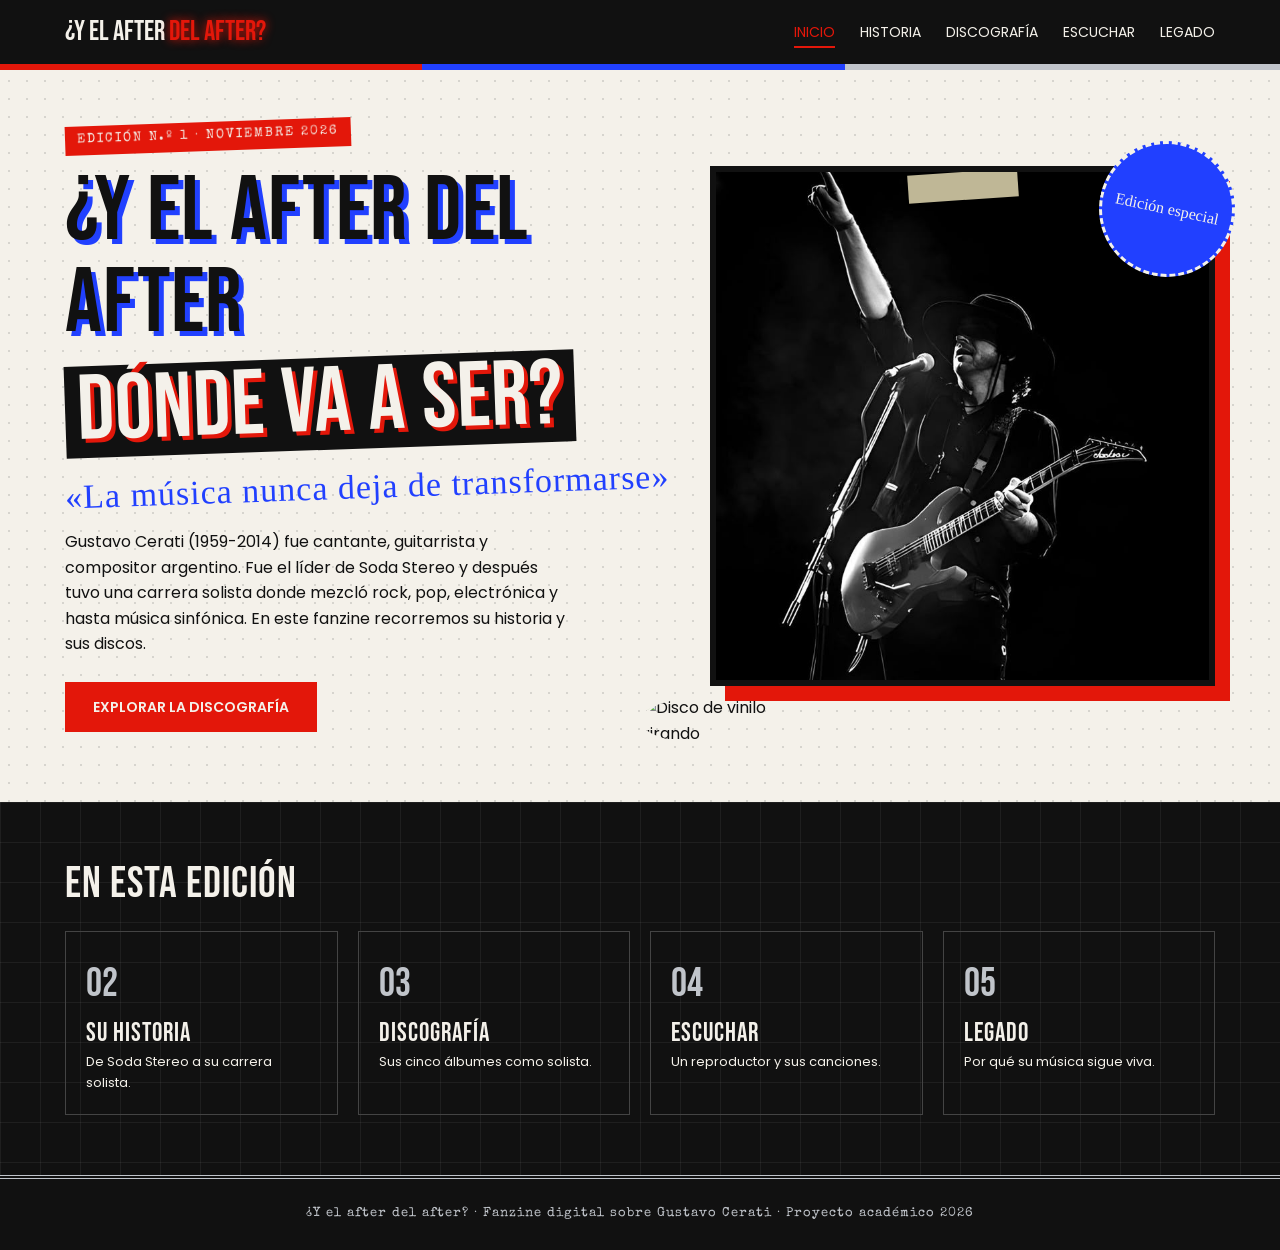
==== index.html @ f25c3ade "agregue practicamente todo porque olvide hacer commits antes, pero puse ya las iamgenes, el gif, son" ====
<!DOCTYPE html>
<html lang="es">
<head>
  <meta charset="UTF-8">
  <meta name="viewport" content="width=device-width, initial-scale=1.0">
  <title>¿Y el after del after? - Inicio</title>

  <!-- Fuentes de Google Fonts -->
  <link href="https://fonts.googleapis.com/css2?family=Bebas+Neue&family=Poppins:ital,wght@0,400;0,600;1,400&display=swap" rel="stylesheet">
  <!-- Librería AOS (estilos) -->
  <link rel="stylesheet" href="https://unpkg.com/aos@2.3.1/dist/aos.css">
  <!-- Mis estilos -->
  <link rel="stylesheet" href="css/style.css">
</head>
<body>

  <!-- MENÚ -->
  <header class="menu">
    <div class="contenedor">
      <a href="index.html" class="logo">¿Y EL AFTER <span>DEL AFTER?</span></a>
      <button class="boton-menu" id="boton-menu">☰</button>
      <nav>
        <ul id="lista-menu">
          <li><a href="index.html" class="activo">Inicio</a></li>
          <li><a href="historia.html">Historia</a></li>
          <li><a href="discografia.html">Discografía</a></li>
          <li><a href="escuchar.html">Escuchar</a></li>
          <li><a href="legado.html">Legado</a></li>
        </ul>
      </nav>
    </div>
  </header>

  <!-- PORTADA -->
  <section class="portada">
    <div class="contenedor">
      <div data-aos="fade-right">
        <span class="edicion">EDICIÓN N.º 1 · NOVIEMBRE 2026</span>
        <h1 class="nombre-revista">¿Y EL AFTER DEL AFTER <span>DÓNDE VA A SER?</span></h1>
        <h2 class="titular">«La música nunca deja de transformarse»</h2>
        <p>
          Gustavo Cerati (1959-2014) fue cantante, guitarrista y compositor argentino.
          Fue el líder de Soda Stereo y después tuvo una carrera solista donde mezcló
          rock, pop, electrónica y hasta música sinfónica. En este fanzine recorremos
          su historia y sus discos.
        </p>
        <a href="discografia.html" class="boton">Explorar la discografía</a>
      </div>

      <div class="portada-imagen" data-aos="fade-left" data-aos-delay="200">
        <div class="foto">
          <img src="assets/images/portada.jpg" alt="Gustavo Cerati en concierto">
        </div>
        <!-- GIF animado -->
        <img src="https://media3.giphy.com/media/v1.Y2lkPTc5MGI3NjExbDYzNTNybjlpaHY2NXFtNGRvdDJxNm0wdGtiaWphZm5ka3FjMWU1OSZlcD12MV9pbnRlcm5hbF9naWZfYnlfaWQmY3Q9Zw/u3T7c4G8SbkpcRrqJp/giphy.gif" alt="Disco de vinilo girando" class="vinilo">
      </div>
    </div>
  </section>

  <!-- SUMARIO -->
  <section class="sumario">
    <div class="contenedor">
      <h2 data-aos="fade-up">En esta edición</h2>
      <div class="sumario-lista">
        <a href="historia.html" data-aos="fade-up">
          <span>02</span>
          <h3>Su historia</h3>
          <p>De Soda Stereo a su carrera solista.</p>
        </a>
        <a href="discografia.html" data-aos="fade-up" data-aos-delay="100">
          <span>03</span>
          <h3>Discografía</h3>
          <p>Sus cinco álbumes como solista.</p>
        </a>
        <a href="escuchar.html" data-aos="fade-up" data-aos-delay="200">
          <span>04</span>
          <h3>Escuchar</h3>
          <p>Un reproductor y sus canciones.</p>
        </a>
        <a href="legado.html" data-aos="fade-up" data-aos-delay="300">
          <span>05</span>
          <h3>Legado</h3>
          <p>Por qué su música sigue viva.</p>
        </a>
      </div>
    </div>
  </section>

  <footer>
    <p>¿Y el after del after? · Fanzine digital sobre Gustavo Cerati · Proyecto académico 2026</p>
  </footer>

  <!-- Librería AOS (JavaScript) -->
  <script src="https://unpkg.com/aos@2.3.1/dist/aos.js"></script>
  <!-- Mi JavaScript -->
  <script src="js/main.js"></script>
</body>
</html>
---- css/style.css ----
@import url("https://fonts.googleapis.com/css2?family=Permanent+Marker&family=Special+Elite&display=swap");
:root {
  --negro: #111111;
  --blanco: #f4f1ea;
  --rojo: #e3170a;
  --azul: #2140ff;
  --plata: #c0c4ca;
  --gris: #2a2a2a;
}

* {
  margin: 0;
  padding: 0;
  box-sizing: border-box;
}

body {
  font-family: "Poppins", sans-serif;
  background-color: var(--blanco);
  /* fondo de puntitos, como papel de revista vieja */
  background-image: radial-gradient(rgba(0, 0, 0, 0.12) 1px, transparent 1px);
  background-size: 18px 18px;
  color: var(--negro);
  line-height: 1.6;
}

/* Cuadrícula estilo años 80 para las secciones oscuras */
.sumario,
.linea-tiempo,
.cierre {
  background-image:
    linear-gradient(rgba(255, 255, 255, 0.06) 1px, transparent 1px),
    linear-gradient(90deg, rgba(255, 255, 255, 0.06) 1px, transparent 1px);
  background-size: 40px 40px;
}

img {
  max-width: 100%;
  display: block;
}

a {
  color: inherit;
}

h1, h2, h3 {
  font-family: "Bebas Neue", sans-serif;
  font-weight: normal;
  letter-spacing: 1px;
  line-height: 1;
}

.contenedor {
  width: 90%;
  max-width: 1150px;
  margin: 0 auto;
}

/* ---------- MENÚ ---------- */
.menu {
  background-color: var(--negro);
  color: var(--blanco);
  position: sticky;
  top: 0;
  z-index: 50;
}

/* Franja de colores debajo del menú (estilo retro) */
.menu::after {
  content: "";
  display: block;
  height: 6px;
  background: linear-gradient(90deg, var(--rojo) 0 33%, var(--azul) 33% 66%, var(--plata) 66% 100%);
}

.menu .contenedor {
  display: flex;
  justify-content: space-between;
  align-items: center;
  height: 64px;
}

.logo {
  font-family: "Bebas Neue", sans-serif;
  font-size: 28px;
  text-decoration: none;
}

.logo span {
  color: var(--rojo);
  text-shadow: 0 0 10px var(--rojo); /* efecto neón */
}

.menu ul {
  list-style: none;
  display: flex;
  gap: 25px;
}

.menu ul a {
  text-decoration: none;
  font-size: 14px;
  text-transform: uppercase;
  padding-bottom: 4px;
  border-bottom: 2px solid transparent;
  transition: border-color 0.3s, color 0.3s;
}

.menu ul a:hover,
.menu ul a.activo {
  color: var(--rojo);
  border-bottom-color: var(--rojo);
}

.boton-menu {
  display: none;
  background: none;
  border: none;
  color: var(--blanco);
  font-size: 28px;
  cursor: pointer;
}

/* ---------- BOTONES ---------- */
.boton {
  display: inline-block;
  background-color: var(--rojo);
  color: var(--blanco);
  padding: 12px 26px;
  text-decoration: none;
  text-transform: uppercase;
  font-size: 14px;
  font-weight: 600;
  border: 2px solid var(--rojo);
  cursor: pointer;
  font-family: "Poppins", sans-serif;
  transition: background-color 0.3s, color 0.3s;
}

.boton:hover {
  background-color: transparent;
  color: var(--rojo);
}

.boton-azul {
  background-color: var(--azul);
  border-color: var(--azul);
}

.boton-azul:hover {
  color: var(--azul);
}

/* ---------- FOTOS (si falta la imagen se ve un cuadro gris) ---------- */
.foto {
  background-color: var(--plata);
  position: relative;
  overflow: hidden;
}

.foto::before {
  content: "Imagen pendiente";
  position: absolute;
  top: 50%;
  left: 50%;
  transform: translate(-50%, -50%);
  font-size: 13px;
  color: var(--gris);
}

.foto img {
  position: relative;
  width: 100%;
  height: 100%;
  object-fit: cover;
}

.foto img.sin-imagen {
  visibility: hidden;
}

.pie-foto {
  font-size: 12px;
  color: #666;
  margin-top: 6px;
  font-style: italic;
}

/* ---------- PÁGINA 1: PORTADA ---------- */
.portada {
  padding: 50px 0 70px;
}

.portada .contenedor {
  display: grid;
  grid-template-columns: 1.2fr 1fr;
  gap: 40px;
  align-items: center;
}

.edicion {
  display: inline-block;
  background-color: var(--negro);
  color: var(--blanco);
  font-size: 12px;
  padding: 4px 12px;
  margin-bottom: 15px;
  letter-spacing: 2px;
}

.nombre-revista {
  font-size: 92px;
  text-shadow: 5px 5px 0 var(--azul); /* sombra de color tipo afiche 80s */
}

.nombre-revista span {
  color: var(--rojo);
}

.titular {
  font-size: 46px;
  color: var(--azul);
  margin: 15px 0 20px;
}

.portada p {
  margin-bottom: 25px;
  max-width: 500px;
}

.portada-imagen {
  position: relative;
}

.portada-imagen .foto {
  height: 520px;
  border: 6px solid var(--negro);
  box-shadow: 15px 15px 0 var(--rojo);
}

.portada-imagen .foto img {
  filter: grayscale(100%);
  transition: filter 0.5s;
}

.portada-imagen .foto:hover img {
  filter: grayscale(0%);
}

.vinilo {
  position: absolute;
  width: 120px;
  bottom: -40px;
  left: -45px;
  border-radius: 50%;
}

/* Sumario de la portada */
.sumario {
  background-color: var(--negro);
  color: var(--blanco);
  padding: 60px 0;
}

.sumario h2 {
  font-size: 44px;
  margin-bottom: 25px;
}

.sumario-lista {
  display: grid;
  grid-template-columns: repeat(4, 1fr);
  gap: 20px;
}

.sumario-lista a {
  display: block;
  border: 1px solid #444;
  padding: 20px;
  text-decoration: none;
  transition: background-color 0.3s, transform 0.3s;
}

.sumario-lista a:hover {
  background-color: var(--rojo);
  transform: translateY(-6px);
}

.sumario-lista span {
  font-family: "Bebas Neue", sans-serif;
  font-size: 40px;
  color: var(--plata);
}

.sumario-lista h3 {
  font-size: 26px;
  margin: 5px 0;
}

.sumario-lista p {
  font-size: 13px;
}

/* ---------- TÍTULO DE CADA PÁGINA ---------- */
.titulo-pagina {
  padding: 60px 0 40px;
  color: var(--blanco);
  /* líneas horizontales como en los afiches retro */
  background-image: repeating-linear-gradient(0deg, rgba(255, 255, 255, 0.12) 0 2px, transparent 2px 12px);
}

.titulo-pagina .numero {
  font-family: "Bebas Neue", sans-serif;
  font-size: 22px;
  opacity: 0.8;
}

.titulo-pagina h1 {
  font-size: 90px;
}

.titulo-pagina p {
  max-width: 600px;
  margin-top: 10px;
}

.fondo-azul { background-color: var(--azul); }
.fondo-negro { background-color: var(--negro); }
.fondo-rojo { background-color: var(--rojo); }
.fondo-plata {
  background-color: #b9bdc3;
  background-image: repeating-linear-gradient(0deg, rgba(0, 0, 0, 0.08) 0 2px, transparent 2px 12px);
  color: var(--negro);
}

/* ---------- PÁGINA 2: HISTORIA ---------- */
.historia {
  padding: 60px 0;
}

.etapa {
  display: grid;
  grid-template-columns: 80px 1fr;
  gap: 20px;
  margin-bottom: 45px;
}

.etapa .num {
  font-family: "Bebas Neue", sans-serif;
  font-size: 70px;
  color: var(--rojo);
  line-height: 1;
}

.etapa h2 {
  font-size: 40px;
  margin-bottom: 10px;
}

.historia-con-foto {
  display: grid;
  grid-template-columns: 1.4fr 1fr;
  gap: 40px;
  align-items: start;
}

.historia-con-foto .foto {
  height: 420px;
}

.cita {
  border-left: 6px solid var(--azul);
  padding: 10px 20px;
  font-size: 24px;
  font-style: italic;
  margin: 10px 0 50px;
}

.cita small {
  display: block;
  font-size: 13px;
  font-style: normal;
  color: #666;
  margin-top: 5px;
}

/* Línea de tiempo */
.linea-tiempo {
  background-color: var(--negro);
  color: var(--blanco);
  padding: 60px 0;
}

.linea-tiempo h2 {
  font-size: 50px;
}

.linea-tiempo > .contenedor > p {
  margin-bottom: 25px;
  color: var(--plata);
}

.anios {
  display: flex;
  flex-wrap: wrap;
  gap: 10px;
  border-bottom: 2px solid #444;
  padding-bottom: 20px;
}

.anios button {
  background: none;
  border: 1px solid var(--plata);
  color: var(--blanco);
  padding: 8px 16px;
  border-radius: 20px;
  cursor: pointer;
  font-family: "Poppins", sans-serif;
  transition: background-color 0.3s;
}

.anios button:hover {
  background-color: #333;
}

.anios button.activo {
  background-color: var(--rojo);
  border-color: var(--rojo);
}

.info-anio {
  margin-top: 25px;
  min-height: 150px;
}

.info-anio .anio-grande {
  font-family: "Bebas Neue", sans-serif;
  font-size: 80px;
  color: var(--rojo);
  line-height: 1;
}

.info-anio h3 {
  font-size: 32px;
  margin: 5px 0 10px;
}

/* ---------- PÁGINA 3: DISCOGRAFÍA ---------- */
.discos {
  padding: 60px 0;
  display: grid;
  grid-template-columns: repeat(3, 1fr);
  gap: 30px;
}

.disco {
  background-color: white;
  border: 2px solid var(--negro);
  display: flex;
  flex-direction: column;
  transition: transform 0.3s, box-shadow 0.3s;
}

.disco:hover {
  transform: translateY(-8px);
  box-shadow: 8px 8px 0 var(--azul);
}

.disco .foto {
  aspect-ratio: 1 / 1;
  border-bottom: 2px solid var(--negro);
}

.disco .foto img {
  transition: transform 0.5s, opacity 0.5s;
}

.disco:hover .foto img {
  transform: scale(1.1) rotate(-2deg);
  opacity: 0.85;
}

.disco-texto {
  padding: 20px;
  display: flex;
  flex-direction: column;
  gap: 10px;
  flex: 1;
}

.disco h2 {
  font-size: 36px;
}

.disco .anio {
  color: var(--rojo);
  font-weight: 600;
}

.disco ul {
  padding-left: 18px;
  font-size: 14px;
}

.disco .nota {
  font-style: italic;
  font-size: 14px;
  border-left: 3px solid var(--rojo);
  padding-left: 10px;
}

.disco .boton {
  margin-top: auto;
  align-self: flex-start;
}

/* Ventana con más información */
.ventana {
  display: none;
  position: fixed;
  inset: 0;
  background-color: rgba(0, 0, 0, 0.8);
  z-index: 100;
  padding: 20px;
  overflow-y: auto;
}

.ventana.abierta {
  display: flex;
  justify-content: center;
  align-items: flex-start;
}

.ventana-contenido {
  background-color: var(--blanco);
  max-width: 750px;
  width: 100%;
  margin: 40px auto;
  padding: 35px;
  position: relative;
  border-top: 10px solid var(--rojo);
  animation: aparecer 0.4s ease;
}

@keyframes aparecer {
  from { opacity: 0; transform: translateY(40px); }
  to { opacity: 1; transform: translateY(0); }
}

.cerrar {
  position: absolute;
  top: 10px;
  right: 15px;
  background: none;
  border: none;
  font-size: 30px;
  cursor: pointer;
}

.ventana-contenido h2 {
  font-size: 60px;
}

.ventana-contenido .anio {
  color: var(--rojo);
  font-weight: 600;
  margin-bottom: 15px;
}

.ventana-contenido p {
  margin-bottom: 12px;
}

.ventana-contenido h3 {
  font-size: 26px;
  margin-top: 20px;
}

.ventana-contenido ol {
  padding-left: 20px;
  margin: 10px 0 20px;
}

/* ---------- PÁGINA 4: ESCUCHAR ---------- */
.escuchar {
  padding: 60px 0;
  display: grid;
  grid-template-columns: 1fr 1fr;
  gap: 40px;
}

.reproductor {
  background-color: var(--negro);
  color: var(--blanco);
  padding: 30px;
  border-radius: 12px;
  text-align: center;
}

.disco-giratorio {
  width: 220px;
  height: 220px;
  margin: 0 auto 25px;
  border-radius: 50%;
  background:
    radial-gradient(circle, var(--blanco) 0 3%, var(--rojo) 4% 22%, #111 23% 25%,
    transparent 26%),
    repeating-radial-gradient(circle, #111 0 3px, #222 3px 5px);
  border: 4px solid var(--plata);
}

.girando {
  animation: girar 4s linear infinite;
}

@keyframes girar {
  to { transform: rotate(360deg); }
}

.reproductor h2 {
  font-size: 36px;
}

.reproductor .disco-nombre {
  color: var(--plata);
  font-size: 14px;
  margin-bottom: 20px;
}

.barra {
  width: 100%;
  accent-color: var(--rojo);
  cursor: pointer;
}

.tiempos {
  display: flex;
  justify-content: space-between;
  font-size: 12px;
  color: var(--plata);
  margin-bottom: 20px;
}

.controles {
  display: flex;
  justify-content: center;
  align-items: center;
  gap: 15px;
}

.controles button {
  width: 50px;
  height: 50px;
  border-radius: 50%;
  border: 1px solid var(--plata);
  background: none;
  color: var(--blanco);
  font-size: 18px;
  cursor: pointer;
  transition: background-color 0.3s;
}

.controles button:hover {
  background-color: #333;
}

.controles #play {
  width: 70px;
  height: 70px;
  background-color: var(--rojo);
  border-color: var(--rojo);
  font-size: 24px;
}

.lista h2 {
  font-size: 40px;
  margin-bottom: 10px;
}

.lista-canciones {
  list-style: none;
  margin-bottom: 35px;
}

.lista-canciones li {
  padding: 14px;
  border-bottom: 1px solid #ccc;
  cursor: pointer;
  transition: background-color 0.3s, padding-left 0.3s;
}

.lista-canciones li:hover {
  background-color: #e6e2d8;
  padding-left: 22px;
}

.lista-canciones li.sonando {
  background-color: var(--negro);
  color: var(--blanco);
}

.enlaces-canciones {
  list-style: none;
}

.enlaces-canciones li {
  display: flex;
  justify-content: space-between;
  align-items: center;
  gap: 10px;
  padding: 10px 0;
  border-bottom: 1px solid #ccc;
  font-size: 14px;
}

.enlaces-canciones a {
  font-size: 12px;
  font-weight: 600;
  margin-left: 8px;
}

/* ---------- PÁGINA 5: LEGADO ---------- */
.legado {
  padding: 60px 0;
  display: grid;
  grid-template-columns: 1fr 1fr;
  gap: 40px;
  align-items: start;
}

.legado h2 {
  font-size: 44px;
  margin-bottom: 15px;
}

.legado p {
  margin-bottom: 15px;
}

.legado .foto {
  height: 480px;
}

.frases {
  background-color: var(--azul);
  color: var(--blanco);
  padding: 60px 0;
}

.frases h2 {
  font-size: 50px;
  margin-bottom: 25px;
}

.frases-grid {
  display: grid;
  grid-template-columns: repeat(3, 1fr);
  gap: 20px;
}

.frases blockquote {
  border: 1px solid rgba(255, 255, 255, 0.5);
  padding: 25px;
  font-size: 20px;
  font-style: italic;
}

.frases blockquote small {
  display: block;
  font-size: 12px;
  font-style: normal;
  margin-top: 15px;
  opacity: 0.85;
}

.recursos {
  padding: 60px 0;
}

.recursos h2 {
  font-size: 50px;
  margin-bottom: 20px;
}

.recursos-grid {
  display: grid;
  grid-template-columns: repeat(3, 1fr);
  gap: 25px;
}

.recursos h3 {
  font-size: 28px;
  color: var(--rojo);
  margin-bottom: 10px;
}

.recursos ul {
  list-style: none;
}

.recursos li {
  border-bottom: 1px solid #ccc;
  padding: 8px 0;
}

.recursos a {
  text-decoration: none;
}

.recursos a:hover {
  color: var(--rojo);
}

/* Cierre tipo última página de revista */
.cierre {
  background-color: var(--negro);
  color: var(--blanco);
  text-align: center;
  padding: 80px 0;
}

.cierre h2 {
  font-size: 120px;
  color: var(--rojo);
  text-shadow: 0 0 20px rgba(227, 23, 10, 0.6); /* brillo neón */
}

.cierre p {
  margin: 15px 0 30px;
  color: var(--plata);
}

/* ---------- PIE DE PÁGINA ---------- */
footer {
  background-color: var(--negro);
  color: var(--plata);
  text-align: center;
  padding: 25px 0;
  font-size: 13px;
  border-top: 1px solid #333;
}

/* ---------- RESPONSIVE (tablets y celulares) ---------- */
@media (max-width: 900px) {
  .sumario-lista { grid-template-columns: repeat(2, 1fr); }
  .discos { grid-template-columns: repeat(2, 1fr); }
  .frases-grid { grid-template-columns: 1fr; }
}

@media (max-width: 768px) {
  .boton-menu { display: block; }

  .menu ul {
    display: none;
    position: absolute;
    top: 70px;
    left: 0;
    width: 100%;
    flex-direction: column;
    background-color: var(--negro);
    padding: 20px 5%;
  }

  .menu ul.abierto { display: flex; }

  .portada .contenedor,
  .historia-con-foto,
  .escuchar,
  .legado {
    grid-template-columns: 1fr;
  }

  .nombre-revista { font-size: 58px; }
  .logo { font-size: 22px; }
  .titular { font-size: 34px; }
  .portada-imagen .foto { height: 380px; }
  .vinilo { width: 80px; left: -10px; bottom: -30px; }

  .titulo-pagina h1 { font-size: 60px; }
  .discos { grid-template-columns: 1fr; }
  .sumario-lista { grid-template-columns: 1fr; }
  .recursos-grid { grid-template-columns: 1fr; }
  .etapa { grid-template-columns: 50px 1fr; }
  .etapa .num { font-size: 45px; }
  .cierre h2 { font-size: 70px; }
  .ventana-contenido { padding: 25px; }
  .ventana-contenido h2 { font-size: 44px; }
}
/* =========================================================
   ESTILO FANZINE (recortes, cinta, máquina de escribir)
   ========================================================= */

/* Letra de máquina de escribir para notas pequeñas */
.edicion,
.pie-foto,
.nota,
.cita small,
.frases blockquote small,
footer,
.titulo-pagina .numero,
.disco .anio {
  font-family: "Special Elite", monospace;
}

/* El titular escrito "a mano" con marcador */
.titular {
  font-family: "Permanent Marker", cursive;
  font-size: 34px;
  line-height: 1.3;
  transform: rotate(-2deg);
}

/* Etiqueta de edición como cinta de etiquetadora */
.edicion {
  background-color: var(--rojo);
  transform: rotate(-2deg);
  font-size: 13px;
}

/* Parte roja del nombre como un recorte de papel pegado */
.nombre-revista span {
  display: inline-block;
  background-color: var(--negro);
  color: var(--blanco);
  padding: 0 12px;
  margin-top: 8px;
  transform: rotate(-2deg);
  text-shadow: 4px 4px 0 var(--rojo);
}

/* Fotos en blanco y negro como fotocopia */
.historia-con-foto .foto img,
.legado .foto img {
  filter: grayscale(100%) contrast(1.3);
}

/* Cinta adhesiva encima de las fotos */
.foto::after {
  content: "";
  position: absolute;
  top: 0;
  left: 50%;
  width: 110px;
  height: 28px;
  background-color: rgba(255, 245, 200, 0.75);
  transform: translateX(-50%) rotate(-4deg);
  box-shadow: 0 1px 3px rgba(0, 0, 0, 0.2);
}

/* Fotos y tarjetas un poco torcidas, como pegadas a mano */
.portada-imagen { transform: rotate(2deg); }
.historia-con-foto .foto { transform: rotate(-2deg); }
.legado .foto { transform: rotate(2deg); }

.disco:nth-child(odd) { transform: rotate(-1.5deg); }
.disco:nth-child(even) { transform: rotate(1.5deg); }
.disco:hover { transform: rotate(0deg) translateY(-8px); }

.sumario-lista a:nth-child(odd) { transform: rotate(-2deg); }
.sumario-lista a:nth-child(even) { transform: rotate(2deg); }
.sumario-lista a:hover { transform: rotate(0deg) translateY(-6px); }

.frases blockquote:nth-child(1) { transform: rotate(-2deg); }
.frases blockquote:nth-child(2) { transform: rotate(1.5deg); }
.frases blockquote:nth-child(3) { transform: rotate(-1deg); }

/* Sello de "edición especial" en la foto de la portada */
.portada-imagen::before {
  content: "Edición especial";
  position: absolute;
  top: -25px;
  right: -20px;
  z-index: 5;
  width: 110px;
  height: 110px;
  border-radius: 50%;
  background-color: var(--azul);
  color: var(--blanco);
  display: flex;
  align-items: center;
  justify-content: center;
  text-align: center;
  font-family: "Permanent Marker", cursive;
  font-size: 16px;
  line-height: 1.1;
  padding: 10px;
  transform: rotate(12deg);
  border: 3px dashed var(--blanco);
}

/* Cita como un pedazo de papel recortado */
.cita {
  background-color: white;
  border: 2px solid var(--negro);
  border-left: 8px solid var(--azul);
  box-shadow: 6px 6px 0 var(--negro);
  display: inline-block;
  transform: rotate(-1deg);
}

/* Borde de papel rasgado (zigzag) debajo del título de cada página */
.titulo-pagina {
  position: relative;
  padding-bottom: 60px;
}

.titulo-pagina::after {
  content: "";
  position: absolute;
  left: 0;
  bottom: 0;
  width: 100%;
  height: 16px;
  background:
    linear-gradient(135deg, var(--blanco) 50%, transparent 50%),
    linear-gradient(225deg, var(--blanco) 50%, transparent 50%);
  background-size: 16px 16px;
  background-position: bottom left;
}

/* Número de página como en una revista */
.titulo-pagina .numero {
  display: inline-block;
  background-color: var(--blanco);
  color: var(--negro);
  padding: 2px 10px;
  font-size: 15px;
  transform: rotate(-2deg);
  opacity: 1;
}

/* Pie de página como el final de una página impresa */
footer {
  border-top: 4px double var(--plata);
  letter-spacing: 1px;
}

@media (max-width: 768px) {
  .titular { font-size: 26px; }
  .portada-imagen::before { width: 85px; height: 85px; font-size: 13px; right: 0; }
  .disco:nth-child(odd),
  .disco:nth-child(even) { transform: none; }
}
/* GIF del vinilo más grande y siempre encima */
.vinilo {
  width: 170px;
  bottom: -60px;
  left: -70px;
  z-index: 6;
}

@media (max-width: 768px) {
  .vinilo { width: 110px; left: -10px; bottom: -40px; }
}
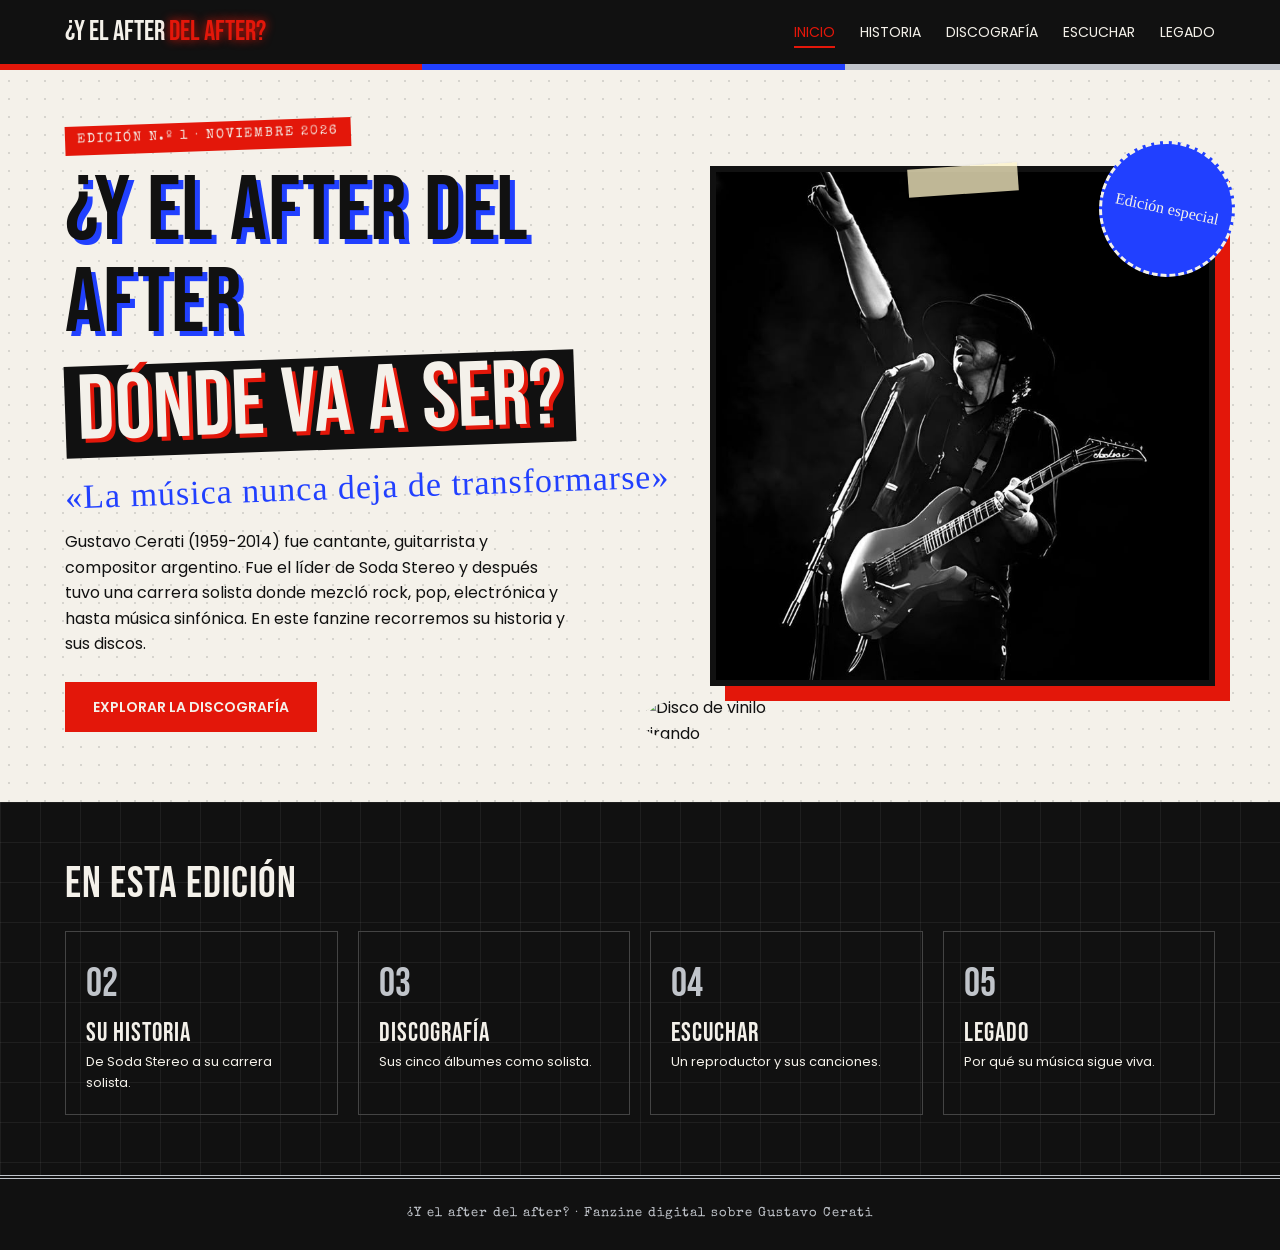
==== commit 801ba9c4: "cambie algunas imagenes" ====
--- a/index.html
+++ b/index.html
@@ -51,13 +51,13 @@
         <div class="foto">
           <img src="assets/images/portada.jpg" alt="Gustavo Cerati en concierto">
         </div>
-        <!-- GIF animado -->
+        
         <img src="https://media3.giphy.com/media/v1.Y2lkPTc5MGI3NjExbDYzNTNybjlpaHY2NXFtNGRvdDJxNm0wdGtiaWphZm5ka3FjMWU1OSZlcD12MV9pbnRlcm5hbF9naWZfYnlfaWQmY3Q9Zw/u3T7c4G8SbkpcRrqJp/giphy.gif" alt="Disco de vinilo girando" class="vinilo">
       </div>
     </div>
   </section>
 
-  <!-- SUMARIO -->
+  
   <section class="sumario">
     <div class="contenedor">
       <h2 data-aos="fade-up">En esta edición</h2>
@@ -87,12 +87,12 @@
   </section>
 
   <footer>
-    <p>¿Y el after del after? · Fanzine digital sobre Gustavo Cerati · Proyecto académico 2026</p>
+    <p>¿Y el after del after? · Fanzine digital sobre Gustavo Cerati</p>
   </footer>
 
-  <!-- Librería AOS (JavaScript) -->
+  
   <script src="https://unpkg.com/aos@2.3.1/dist/aos.js"></script>
-  <!-- Mi JavaScript -->
+  
   <script src="js/main.js"></script>
 </body>
 </html>
--- a/css/style.css
+++ b/css/style.css
@@ -17,14 +17,14 @@
 body {
   font-family: "Poppins", sans-serif;
   background-color: var(--blanco);
-  /* fondo de puntitos, como papel de revista vieja */
+  
   background-image: radial-gradient(rgba(0, 0, 0, 0.12) 1px, transparent 1px);
   background-size: 18px 18px;
   color: var(--negro);
   line-height: 1.6;
 }
 
-/* Cuadrícula estilo años 80 para las secciones oscuras */
+
 .sumario,
 .linea-tiempo,
 .cierre {
@@ -56,7 +56,7 @@
   margin: 0 auto;
 }
 
-/* ---------- MENÚ ---------- */
+
 .menu {
   background-color: var(--negro);
   color: var(--blanco);
@@ -65,7 +65,7 @@
   z-index: 50;
 }
 
-/* Franja de colores debajo del menú (estilo retro) */
+
 .menu::after {
   content: "";
   display: block;
@@ -88,7 +88,7 @@
 
 .logo span {
   color: var(--rojo);
-  text-shadow: 0 0 10px var(--rojo); /* efecto neón */
+  text-shadow: 0 0 10px var(--rojo); 
 }
 
 .menu ul {
@@ -121,7 +121,7 @@
   cursor: pointer;
 }
 
-/* ---------- BOTONES ---------- */
+
 .boton {
   display: inline-block;
   background-color: var(--rojo);
@@ -151,22 +151,8 @@
   color: var(--azul);
 }
 
-/* ---------- FOTOS (si falta la imagen se ve un cuadro gris) ---------- */
-.foto {
-  background-color: var(--plata);
-  position: relative;
-  overflow: hidden;
-}
-
-.foto::before {
-  content: "Imagen pendiente";
-  position: absolute;
-  top: 50%;
-  left: 50%;
-  transform: translate(-50%, -50%);
-  font-size: 13px;
-  color: var(--gris);
-}
+
+
 
 .foto img {
   position: relative;
@@ -186,7 +172,7 @@
   font-style: italic;
 }
 
-/* ---------- PÁGINA 1: PORTADA ---------- */
+
 .portada {
   padding: 50px 0 70px;
 }
@@ -210,7 +196,7 @@
 
 .nombre-revista {
   font-size: 92px;
-  text-shadow: 5px 5px 0 var(--azul); /* sombra de color tipo afiche 80s */
+  text-shadow: 5px 5px 0 var(--azul); 
 }
 
 .nombre-revista span {
@@ -255,7 +241,7 @@
   border-radius: 50%;
 }
 
-/* Sumario de la portada */
+
 .sumario {
   background-color: var(--negro);
   color: var(--blanco);
@@ -301,11 +287,11 @@
   font-size: 13px;
 }
 
-/* ---------- TÍTULO DE CADA PÁGINA ---------- */
+
 .titulo-pagina {
   padding: 60px 0 40px;
   color: var(--blanco);
-  /* líneas horizontales como en los afiches retro */
+  
   background-image: repeating-linear-gradient(0deg, rgba(255, 255, 255, 0.12) 0 2px, transparent 2px 12px);
 }
 
@@ -333,7 +319,7 @@
   color: var(--negro);
 }
 
-/* ---------- PÁGINA 2: HISTORIA ---------- */
+
 .historia {
   padding: 60px 0;
 }
@@ -384,7 +370,7 @@
   margin-top: 5px;
 }
 
-/* Línea de tiempo */
+
 .linea-tiempo {
   background-color: var(--negro);
   color: var(--blanco);
@@ -445,7 +431,7 @@
   margin: 5px 0 10px;
 }
 
-/* ---------- PÁGINA 3: DISCOGRAFÍA ---------- */
+
 .discos {
   padding: 60px 0;
   display: grid;
@@ -514,7 +500,6 @@
   align-self: flex-start;
 }
 
-/* Ventana con más información */
 .ventana {
   display: none;
   position: fixed;
@@ -581,95 +566,13 @@
   margin: 10px 0 20px;
 }
 
-/* ---------- PÁGINA 4: ESCUCHAR ---------- */
+
 .escuchar {
   padding: 60px 0;
   display: grid;
-  grid-template-columns: 1fr 1fr;
+  grid-template-columns: 1.4fr 1fr;
   gap: 40px;
-}
-
-.reproductor {
-  background-color: var(--negro);
-  color: var(--blanco);
-  padding: 30px;
-  border-radius: 12px;
-  text-align: center;
-}
-
-.disco-giratorio {
-  width: 220px;
-  height: 220px;
-  margin: 0 auto 25px;
-  border-radius: 50%;
-  background:
-    radial-gradient(circle, var(--blanco) 0 3%, var(--rojo) 4% 22%, #111 23% 25%,
-    transparent 26%),
-    repeating-radial-gradient(circle, #111 0 3px, #222 3px 5px);
-  border: 4px solid var(--plata);
-}
-
-.girando {
-  animation: girar 4s linear infinite;
-}
-
-@keyframes girar {
-  to { transform: rotate(360deg); }
-}
-
-.reproductor h2 {
-  font-size: 36px;
-}
-
-.reproductor .disco-nombre {
-  color: var(--plata);
-  font-size: 14px;
-  margin-bottom: 20px;
-}
-
-.barra {
-  width: 100%;
-  accent-color: var(--rojo);
-  cursor: pointer;
-}
-
-.tiempos {
-  display: flex;
-  justify-content: space-between;
-  font-size: 12px;
-  color: var(--plata);
-  margin-bottom: 20px;
-}
-
-.controles {
-  display: flex;
-  justify-content: center;
-  align-items: center;
-  gap: 15px;
-}
-
-.controles button {
-  width: 50px;
-  height: 50px;
-  border-radius: 50%;
-  border: 1px solid var(--plata);
-  background: none;
-  color: var(--blanco);
-  font-size: 18px;
-  cursor: pointer;
-  transition: background-color 0.3s;
-}
-
-.controles button:hover {
-  background-color: #333;
-}
-
-.controles #play {
-  width: 70px;
-  height: 70px;
-  background-color: var(--rojo);
-  border-color: var(--rojo);
-  font-size: 24px;
+  align-items: start;
 }
 
 .lista h2 {
@@ -677,30 +580,9 @@
   margin-bottom: 10px;
 }
 
-.lista-canciones {
+.enlaces-canciones {
   list-style: none;
   margin-bottom: 35px;
-}
-
-.lista-canciones li {
-  padding: 14px;
-  border-bottom: 1px solid #ccc;
-  cursor: pointer;
-  transition: background-color 0.3s, padding-left 0.3s;
-}
-
-.lista-canciones li:hover {
-  background-color: #e6e2d8;
-  padding-left: 22px;
-}
-
-.lista-canciones li.sonando {
-  background-color: var(--negro);
-  color: var(--blanco);
-}
-
-.enlaces-canciones {
-  list-style: none;
 }
 
 .enlaces-canciones li {
@@ -708,9 +590,9 @@
   justify-content: space-between;
   align-items: center;
   gap: 10px;
-  padding: 10px 0;
+  padding: 12px 0;
   border-bottom: 1px solid #ccc;
-  font-size: 14px;
+  font-size: 15px;
 }
 
 .enlaces-canciones a {
@@ -719,7 +601,81 @@
   margin-left: 8px;
 }
 
-/* ---------- PÁGINA 5: LEGADO ---------- */
+.enlaces-canciones a:hover {
+  color: var(--rojo);
+}
+
+
+.caja-guitarra {
+  background-color: var(--negro);
+  color: var(--blanco);
+  padding: 30px;
+  text-align: center;
+  border: 2px solid var(--negro);
+  box-shadow: 8px 8px 0 var(--rojo);
+  transform: rotate(1deg);
+}
+
+.caja-guitarra h2 {
+  font-size: 44px;
+  margin-bottom: 10px;
+}
+
+.caja-guitarra h3 {
+  font-size: 26px;
+  margin: 25px 0 12px;
+}
+
+.boton-guitarra {
+  width: 130px;
+  height: 130px;
+  border-radius: 50%;
+  border: 4px solid var(--plata);
+  background-color: var(--rojo);
+  font-size: 60px;
+  cursor: pointer;
+  margin: 20px 0;
+  transition: transform 0.2s;
+}
+
+.boton-guitarra:hover {
+  transform: scale(1.08) rotate(-8deg);
+}
+
+.boton-guitarra:active {
+  transform: scale(0.95);
+}
+
+.caja-guitarra .nota {
+  color: var(--plata);
+  font-size: 13px;
+}
+
+.plataformas {
+  display: flex;
+  justify-content: center;
+  gap: 10px;
+  flex-wrap: wrap;
+}
+
+
+.vinilo,
+.disco .foto {
+  cursor: pointer;
+}
+
+
+.sonando {
+  animation: vibrar 0.4s ease;
+}
+
+@keyframes vibrar {
+  0%, 100% { transform: rotate(0deg); }
+  25% { transform: rotate(-6deg); }
+  75% { transform: rotate(6deg); }
+}
+
+
 .legado {
   padding: 60px 0;
   display: grid;
@@ -811,7 +767,7 @@
   color: var(--rojo);
 }
 
-/* Cierre tipo última página de revista */
+
 .cierre {
   background-color: var(--negro);
   color: var(--blanco);
@@ -822,7 +778,7 @@
 .cierre h2 {
   font-size: 120px;
   color: var(--rojo);
-  text-shadow: 0 0 20px rgba(227, 23, 10, 0.6); /* brillo neón */
+  text-shadow: 0 0 20px rgba(227, 23, 10, 0.6); 
 }
 
 .cierre p {
@@ -830,7 +786,7 @@
   color: var(--plata);
 }
 
-/* ---------- PIE DE PÁGINA ---------- */
+
 footer {
   background-color: var(--negro);
   color: var(--plata);
@@ -840,7 +796,7 @@
   border-top: 1px solid #333;
 }
 
-/* ---------- RESPONSIVE (tablets y celulares) ---------- */
+
 @media (max-width: 900px) {
   .sumario-lista { grid-template-columns: repeat(2, 1fr); }
   .discos { grid-template-columns: repeat(2, 1fr); }
@@ -886,11 +842,7 @@
   .ventana-contenido { padding: 25px; }
   .ventana-contenido h2 { font-size: 44px; }
 }
-/* =========================================================
-   ESTILO FANZINE (recortes, cinta, máquina de escribir)
-   ========================================================= */
-
-/* Letra de máquina de escribir para notas pequeñas */
+
 .edicion,
 .pie-foto,
 .nota,
@@ -902,7 +854,7 @@
   font-family: "Special Elite", monospace;
 }
 
-/* El titular escrito "a mano" con marcador */
+
 .titular {
   font-family: "Permanent Marker", cursive;
   font-size: 34px;
@@ -910,14 +862,14 @@
   transform: rotate(-2deg);
 }
 
-/* Etiqueta de edición como cinta de etiquetadora */
+
 .edicion {
   background-color: var(--rojo);
   transform: rotate(-2deg);
   font-size: 13px;
 }
 
-/* Parte roja del nombre como un recorte de papel pegado */
+
 .nombre-revista span {
   display: inline-block;
   background-color: var(--negro);
@@ -928,13 +880,13 @@
   text-shadow: 4px 4px 0 var(--rojo);
 }
 
-/* Fotos en blanco y negro como fotocopia */
+
 .historia-con-foto .foto img,
 .legado .foto img {
   filter: grayscale(100%) contrast(1.3);
 }
 
-/* Cinta adhesiva encima de las fotos */
+
 .foto::after {
   content: "";
   position: absolute;
@@ -947,7 +899,7 @@
   box-shadow: 0 1px 3px rgba(0, 0, 0, 0.2);
 }
 
-/* Fotos y tarjetas un poco torcidas, como pegadas a mano */
+
 .portada-imagen { transform: rotate(2deg); }
 .historia-con-foto .foto { transform: rotate(-2deg); }
 .legado .foto { transform: rotate(2deg); }
@@ -964,7 +916,7 @@
 .frases blockquote:nth-child(2) { transform: rotate(1.5deg); }
 .frases blockquote:nth-child(3) { transform: rotate(-1deg); }
 
-/* Sello de "edición especial" en la foto de la portada */
+
 .portada-imagen::before {
   content: "Edición especial";
   position: absolute;
@@ -988,7 +940,7 @@
   border: 3px dashed var(--blanco);
 }
 
-/* Cita como un pedazo de papel recortado */
+
 .cita {
   background-color: white;
   border: 2px solid var(--negro);
@@ -998,7 +950,7 @@
   transform: rotate(-1deg);
 }
 
-/* Borde de papel rasgado (zigzag) debajo del título de cada página */
+
 .titulo-pagina {
   position: relative;
   padding-bottom: 60px;
@@ -1018,7 +970,7 @@
   background-position: bottom left;
 }
 
-/* Número de página como en una revista */
+
 .titulo-pagina .numero {
   display: inline-block;
   background-color: var(--blanco);
@@ -1029,7 +981,7 @@
   opacity: 1;
 }
 
-/* Pie de página como el final de una página impresa */
+
 footer {
   border-top: 4px double var(--plata);
   letter-spacing: 1px;
@@ -1041,7 +993,7 @@
   .disco:nth-child(odd),
   .disco:nth-child(even) { transform: none; }
 }
-/* GIF del vinilo más grande y siempre encima */
+
 .vinilo {
   width: 170px;
   bottom: -60px;
